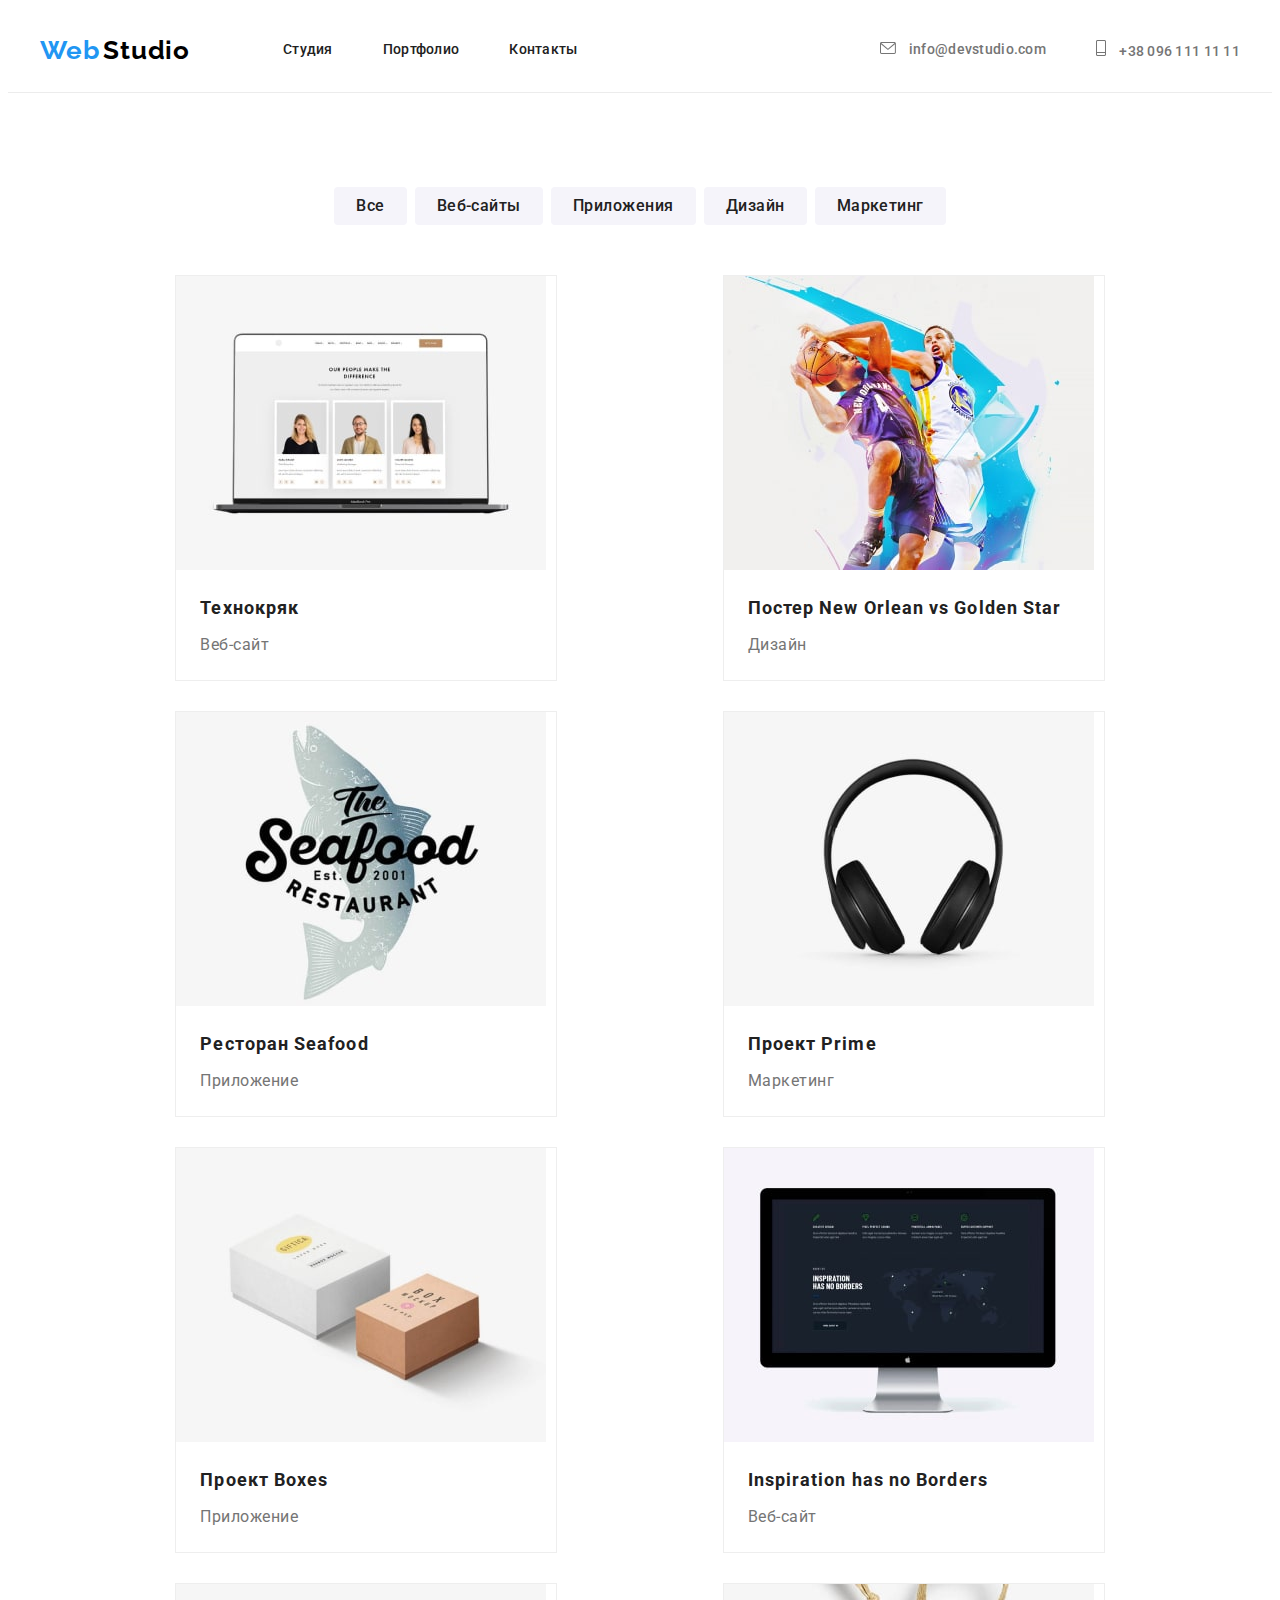
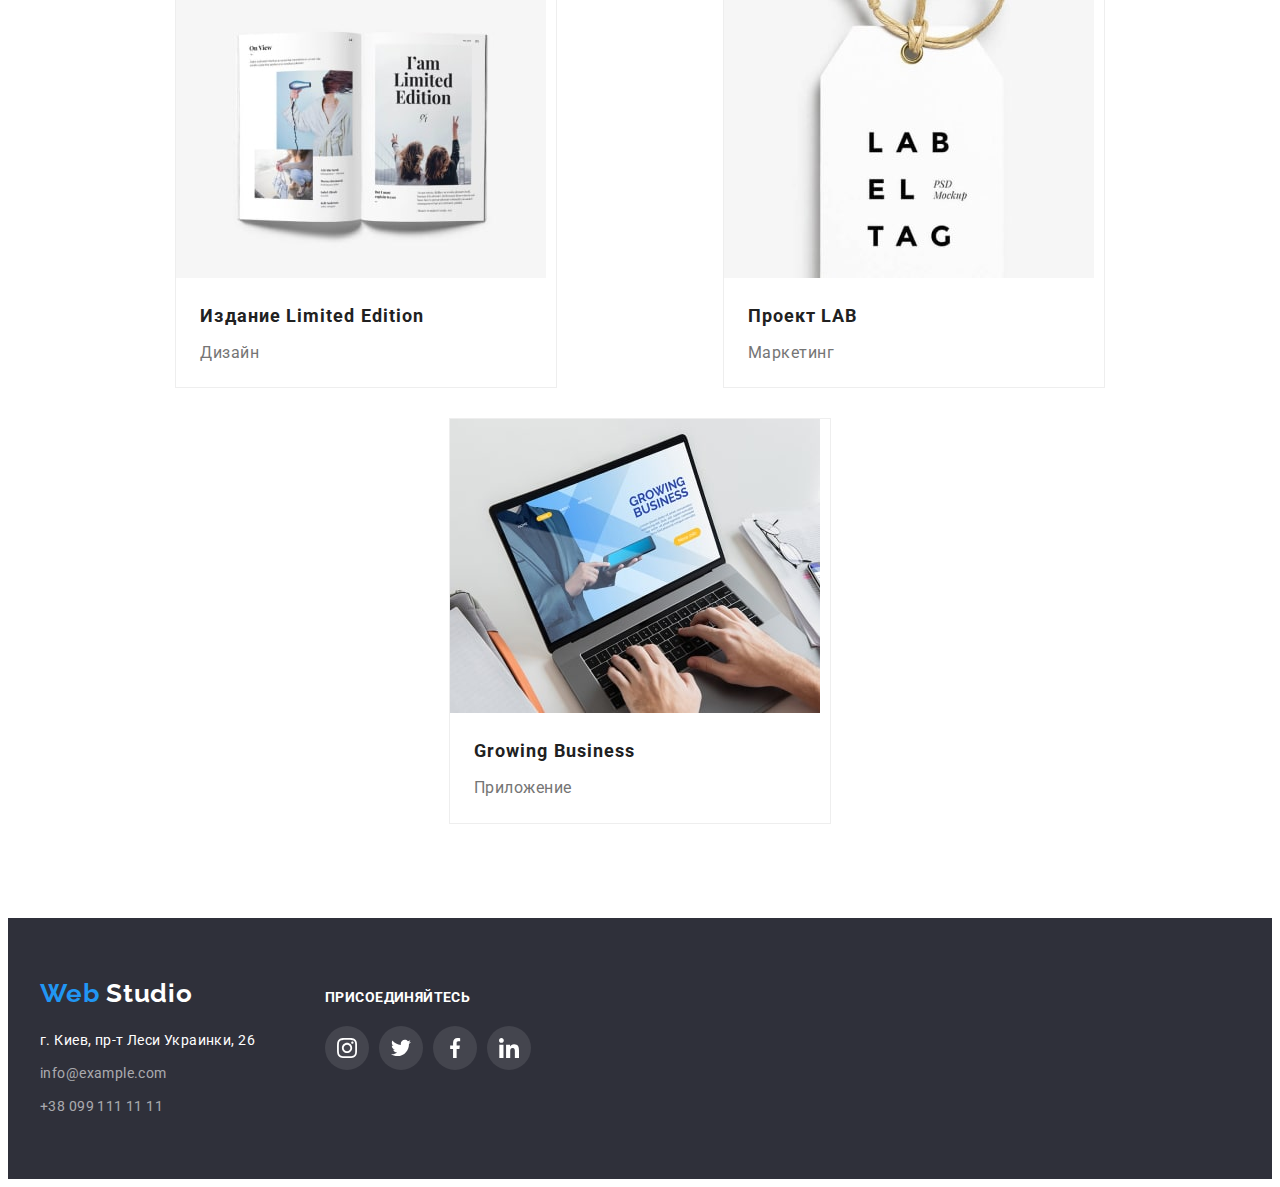
==== portfolio.html @ db5558f9 "add old files" ====
<!DOCTYPE html>
<html lang="ru">
  <head>
    <meta charset="UTF-8" />
    <meta http-equiv="X-UA-Compatible" content="IE=edge" />
    <meta name="viewport" content="width=device-width, initial-scale=1.0" />
    <title>goit-markup-hw-02</title>
    <link rel="preconnect" href="https://fonts.googleapis.com" />
    <link rel="preconnect" href="https://fonts.gstatic.com" crossorigin />
    <link
      href="https://fonts.googleapis.com/css2?family=Raleway:wght@700&family=Roboto:wght@400;500;700;900&display=swap"
      rel="stylesheet"
    />
    <link
      rel="stylesheet"
      href="https://cdnjs.cloudflare.com/ajax/libs/modern-normalize/1.1.0/modern-normalize.min.css"
      integrity="sha512-wpPYUAdjBVSE4KJnH1VR1HeZfpl1ub8YT/NKx4PuQ5NmX2tKuGu6U/JRp5y+Y8XG2tV+wKQpNHVUX03MfMFn9Q=="
      crossorigin="anonymous"
      referrerpolicy="no-referrer"
    />
    <link rel="stylesheet" href="./css/styles.css" />
  </head>
  <!-- Шапка сайта  -->

  <body>
    <header class="header-border">
      <div class="container header-container">
        <nav class="header-navigation">
          <a class="link header-logo" href="#0" lang="en">
            <span class="first-color-logo">Web</span>
            <span class="second-color-logo">Studio</span></a
          >
          <ul class="list header-list">
            <li class="header-item">
              <a class="link header-link" href="./index.html">Студия</a>
            </li>
            <li class="header-item">
              <a class="link header-link" href="./portfolio.html"> Портфолио</a>
            </li>

            <li class="header-item">
              <a class="link header-link" href=""> Контакты </a>
            </li>
          </ul>
        </nav>
        <ul class="list header-contacts">
          <li>
            <a class="link header-mail" href="mailto:info@devstudio.com" lang="en">
              <svg class="header-mail-icon">
                <use href="./images/aicons.svg#letter" width="16" height="12"></use>
              </svg>
              info@devstudio.com</a
            >
          </li>
          <li>
            <a class="link header-tel" href="tel:+380961111111">
              <svg class="header-tel-icon">
                <use href="./images/aicons.svg#book" width="10" height="16"></use>
              </svg>
              +38 096 111 11 11</a
            >
          </li>
        </ul>
      </div>
    </header>
    <main class="main-portfolio">
      <section class="portfolio">
        <div class="container">
          <ul class="list list-portfolio">
            <li class="button-list">
              <button class="btn-portfolio" type="button">Все</button>
            </li>
            <li class="button-list">
              <button class="btn-portfolio" type="button">Веб-сайты</button>
            </li>
            <li class="button-list">
              <button class="btn-portfolio" type="button">Приложения</button>
            </li>
            <li class="button-list">
              <button class="btn-portfolio" type="button">Дизайн</button>
            </li>
            <li class="button-list">
              <button class="btn-portfolio" type="button">Маркетинг</button>
            </li>
          </ul>

          <ul class="list gallery-list">
            <li class="img-list">
              <a href="" class="link portfolio-link">
                <img
                  src="./images/portfolio/tehnokryak.jpg"
                  alt="веб-сайт"
                  width="370"
                  height="294"
                />
                <div class="card-content">
                  <h2 class="portfolio-header-pic">Технокряк</h2>
                  <p class="portfolio-text-pic">Веб-сайт</p>
                </div>
              </a>
            </li>
            <li class="img-list">
              <a href="" class="link portfolio-link">
                <img src="./images/portfolio/poster.jpg" alt="постер" width="370" height="294" />
                <div class="card-content">
                  <h2 class="portfolio-header-pic">Постер New Orlean vs Golden Star</h2>
                  <p class="portfolio-text-pic">Дизайн</p>
                </div>
              </a>
            </li>
            <li class="img-list">
              <a href="" class="link portfolio-link">
                <img src="./images/portfolio/Seafood.jpg" alt="логотип" width="370" height="294" />
                <div class="card-content">
                  <h2 class="portfolio-header-pic">Ресторан Seafood</h2>
                  <p class="portfolio-text-pic">Приложение</p>
                </div>
              </a>
            </li>
            <li class="img-list">
              <a href="" class="link portfolio-link">
                <img src="./images/portfolio/Prime.jpg" alt="наушники" width="370" height="294" />
                <div class="card-content">
                  <h2 class="portfolio-header-pic">Проект Prime</h2>
                  <p class="portfolio-text-pic">Маркетинг</p>
                </div>
              </a>
            </li>
            <li class="img-list">
              <a href="" class="link portfolio-link">
                <img src="./images/portfolio/Boxes.jpg" alt="коробки" width="370" height="294" />
                <div class="card-content">
                  <h2 class="portfolio-header-pic">Проект Boxes</h2>
                  <p class="portfolio-text-pic">Приложение</p>
                </div>
              </a>
            </li>
            <li class="img-list">
              <a href="" class="link portfolio-link">
                <img
                  src="./images/portfolio/Inspiration.jpg"
                  alt="монитор"
                  width="370"
                  height="294"
                />
                <div class="card-content">
                  <h2 class="portfolio-header-pic" lang="en">Inspiration has no Borders</h2>
                  <p class="portfolio-text-pic">Веб-сайт</p>
                </div>
              </a>
            </li>
            <li class="img-list">
              <a href="" class="link portfolio-link">
                <img
                  src="./images/portfolio/Limited-Edition.jpg"
                  alt="издание"
                  width="370"
                  height="294"
                />
                <div class="card-content">
                  <h2 class="portfolio-header-pic">Издание Limited Edition</h2>
                  <p class="portfolio-text-pic">Дизайн</p>
                </div>
              </a>
            </li>
            <li class="img-list">
              <a href="" class="link portfolio-link">
                <img
                  src="./images/portfolio/project-lab.jpg"
                  alt="бирка"
                  width="370"
                  height="294"
                />
                <div class="card-content">
                  <h2 class="portfolio-header-pic">Проект LAB</h2>
                  <p class="portfolio-text-pic">Маркетинг</p>
                </div>
              </a>
            </li>
            <li class="img-list">
              <a href="" class="link portfolio-link">
                <img
                  src="./images/portfolio/Growing-Business.jpg"
                  alt="ноутбук"
                  width="370"
                  height="294"
                />
                <div class="card-content portfolio-link">
                  <h2 class="portfolio-header-pic" lang="en">Growing Business</h2>
                  <p class="portfolio-text-pic">Приложение</p>
                </div>
              </a>
            </li>
          </ul>
        </div>
      </section>
    </main>

    <!-- Контакты -->
    <footer class="footer-block">
      <div class="container futter-container">
        <div class="address-block">
          <a class="link" href="#0" lang="en"
            ><span class="first-color-logo">Web</span
            ><span class="second-color-logo futter-logo-color"> Studio</span>
          </a>
          <address class="contacts">
            <ul class="list">
              <li>
                <a
                  class="link contacts-address"
                  href="https://goo.gl/maps/wN2QfeuY1FiPQJow7"
                  target="_blank"
                  rel="noopener noreferrer"
                >
                  г. Киев, пр-т Леси Украинки, 26
                </a>
              </li>
              <li class="mail-futter">
                <a class="link contacts-mail mail-futter" href="" lang="en">info@example.com</a>
              </li>
              <li>
                <a class="link contacts-tel" href=""> +38 099 111 11 11</a>
              </li>
            </ul>
          </address>
        </div>
        <div class="socials-block">
          <h3 class="tittle-socials">ПРИСОЕДИНЯЙТЕСЬ</h3>
          <ul class="list social-list">
            <li class="social-item">
              <a href="" class="social-link">
                <svg class="social-icon" width="20" height="20">
                  <use href="./images/aicons.svg#instagram"></use>
                </svg>
              </a>
            </li>
            <li class="social-item">
              <a href="" class="social-link">
                <svg class="social-icon" width="20" height="20">
                  <use href="./images/aicons.svg#twitter"></use>
                </svg>
              </a>
            </li>
            <li class="social-item">
              <a href="" class="social-link">
                <svg class="social-icon" width="20" height="20">
                  <use href="./images/aicons.svg#facebook"></use>
                </svg>
              </a>
            </li>
            <li class="social-item">
              <a href="" class="social-link">
                <svg class="social-icon" width="20" height="20">
                  <use href="./images/aicons.svg#linkedin"></use>
                </svg>
              </a>
            </li>
          </ul>
        </div>
      </div>
    </footer>
  </body>
</html>
---- css/styles.css ----
:root {
  --first-title-color: #ffffff;
  --second-title-color: #212121;
  --accent-color: #2196f3;
  --header-text-color: #212121;
  --first-logo-color: #2196f3;
  --second-logo-color: #000000;
  --address-color: #ffffff;
  --second-address-color: rgba(255, 255, 255, 0.6);
}
body {
  font-family: 'roboto', Arial, Helvetica, sans-serif;
  color: #757575;
}

p,
h1,
h2,
h3,
h4,
h5,
h6 {
  margin: 0;
}
ul {
  margin: 0;
  padding: 0;
}
button {
  cursor: pointer;
}
img {
  display: block;
  max-width: 100%;
}
.container {
  width: 1200px;
  padding-left: 15px;
  padding-right: 15px;
  margin: 0 auto;
}

.header-list {
  display: flex;
}
.list {
  list-style: none;
}

.link {
  text-decoration: none;
}

/* ----------------------------ЛОГОТИП-------------------- */
.header-logo {
  margin-right: 93px;
}
.first-color-logo {
  font-family: Raleway;
  font-weight: 700;
  font-size: 26px;
  line-height: 1.19;
  letter-spacing: 0.03em;
  color: var(--first-logo-color);
}

.second-color-logo {
  font-family: Raleway;
  font-weight: 700;
  font-size: 26px;
  line-height: 1.19;
  letter-spacing: 0.03em;
  color: var(--second-logo-color);
}

/* ------------------------------ШАПКА-------------------------- */

.header-border {
  background-color: #ffffff;
  margin-left: auto;
  margin-right: auto;
  border-bottom: 1px solid #ececec;
}
.header-container {
  display: flex;
}

.header-navigation {
  display: flex;
  align-items: center;
}
.header-item:not(:last-child) {
  margin-right: 50px;
}
.header-contacts {
  display: flex;
  align-items: center;
  margin-left: auto;
}

.header-link {
  display: block;
  padding-bottom: 32px;
  padding-top: 32px;
  font-weight: 500;
  font-size: 14px;
  line-height: 1.14;
  letter-spacing: 0.02em;
  color: var(--header-text-color);
}

.header-mail {
  display: block;
  padding-bottom: 32px;
  padding-top: 32px;
  font-weight: 500;
  font-size: 14px;
  line-height: 1.14;
  letter-spacing: 0.02em;
  color: #757575;
  margin-right: 50px;
}

.header-mail-icon {
  width: 16px;
  height: 12px;
  margin-right: 10px;
  align-items: center;
  fill: currentColor;
}

.header-tel {
  display: block;
  padding-bottom: 32px;
  padding-top: 32px;
  font-weight: 500;
  font-size: 14px;
  line-height: 1.14;
  letter-spacing: 0.02em;
  color: #757575;
}
.header-tel-icon {
  width: 10px;
  height: 16px;
  margin-right: 10px;
  fill: currentColor;
}

.header-link:hover,
.header-link:focus {
  color: var(--accent-color);
}
.header-mail:hover,
.header-mail:focus {
  color: var(--accent-color);
}
.header-tel:hover,
.header-tel:focus {
  color: var(--accent-color);
}
/* ---------------------ГЛАВНЫЙ ЗАГОЛОВОК------------------- */
.main-section {
  background: #2f303a;
  background-image: linear-gradient(rgba(47, 48, 58, 0.4), rgba(47, 48, 58, 0.4)),
    url(../images/Img-min.jpg);

  background-repeat: no-repeat;
  background-position: center;
  background-size: cover;
  width: 1600px;

  margin-left: auto;
  margin-right: auto;
  padding-top: 200px;
  padding-bottom: 200px;
}

.mein-heading {
  display: block;
  margin: 0 auto;
  width: 696px;

  font-weight: 900;
  font-size: 44px;
  line-height: 1.36;
  text-align: center;
  letter-spacing: 0.06em;
  text-transform: uppercase;
  color: var(--first-title-color);
}

.main-btn {
  display: block;
  margin: 0 auto;
  margin-top: 30px;
  padding: 10px;
  border-radius: 4px;
  box-shadow: 10px 4px 4px rgba(0, 0, 0, 0.15);

  font-family: inherit;
  font-weight: 700;
  font-size: 16px;
  line-height: 1.88;
  align-items: center;
  text-align: center;
  letter-spacing: 0.06em;
  cursor: pointer;
  background: #2196f3;
  color: var(--first-title-color);
  border: none;
}

/* ------------------------------ПРИЕМУЩЕСТВА-------------------- */

.page-section {
  margin-left: auto;
  margin-right: auto;
  background: #ffffff;
  padding-top: 94px;
  padding-bottom: 94px;
}

.list-section {
  margin-right: auto;
  margin-left: auto;
  display: flex;
}
.list-text {
  width: 270px;
}

.list-text:not(:last-child) {
  margin-right: 30px;
}
.page-section-icon {
  padding: 25px 100px;
  background: #f5f4fa;
  border-radius: 4px;
  margin-bottom: 30px;
}
.head-section {
  margin-bottom: 10px;
  font-weight: 700;
  font-size: 14px;
  line-height: 1.14;
  letter-spacing: 0.03em;
  text-transform: uppercase;
  color: var(--header-text-color);
}

.content-section {
  font-weight: 400;
  font-size: 14px;
  line-height: 1.71;
  letter-spacing: 0.03em;
}
/*---------------ЧЕМ ЗАНИМАЕМСЯ------------ */
.classes {
  margin-right: auto;
  margin-left: auto;
  padding-bottom: 94px;
}

.title-work {
  margin-bottom: 50px;
  background: #ffffff;
  font-weight: 700;
  font-size: 36px;
  line-height: 1.17;
  text-align: center;
  letter-spacing: 0.03em;
  color: var(--second-title-color);
}
.list-img {
  display: flex;
  justify-content: center;
}
.order-img:not(:last-child) {
  margin-right: 30px;
}
/* ------------НАША КОМАНДА----------------- */

.section-team {
  background: #f5f4fa;
  margin-left: auto;
  margin-right: auto;
  padding-top: 94px;
  padding-bottom: 94px;
}

.title-team {
  margin-bottom: 50px;
  font-weight: 700;
  font-size: 36px;
  line-height: 1.17;
  text-align: center;
  letter-spacing: 0.03em;
  color: var(--header-text-color);
}
.list-team {
  display: flex;
  justify-content: center;
  background-color: #ffffff;
}
.list-team > li:not(:last-child) {
  margin-right: 30px;
}
.list-team > li {
  box-shadow: 0px 1px 3px rgba(0, 0, 0, 0.12), 0px 1px 1px rgba(0, 0, 0, 0.14),
    0px 2px 1px rgba(0, 0, 0, 0.2);
  border-radius: 0px 0px 4px 4px;
  width: 270px;
}
.indentation-text {
  padding-top: 30px;
  padding-bottom: 30px;
}
.name-person {
  font-weight: 500;
  font-size: 16px;
  line-height: 1.19;
  text-align: center;
  letter-spacing: 0.03em;
  color: var(--second-title-color);
}

.work-person {
  margin-top: 10px;
  margin-bottom: 16px;
  font-weight: 400;
  font-size: 16px;
  line-height: 1.19;
  text-align: center;
  letter-spacing: 0.03em;
}
.list-social-team {
  display: flex;
  justify-content: center;
}
.social-team-item {
  width: 44px;
  height: 44px;
}
.social-team-item + .social-team-item {
  margin-left: 10px;
}
.social-team-link {
  width: 100%;
  height: 100%;
  background-color: #ffffff;
  color: #afb1b8;
  border-radius: 50%;

  display: flex;
  justify-content: center;
  align-items: center;
}

.social-team-icon {
  fill: currentColor;
  display: flex;
  justify-content: center;
}
.social-team-link:hover,
.social-team-link:focus {
  background-color: #2196f3;
  color: #ffffff;
}

/* ------------Клиенты---------- */
.section-clients {
  padding-top: 94px;
  padding-bottom: 94px;
}
.title-clients {
  margin-bottom: 50px;

  font-weight: 700;
  font-size: 36px;
  line-height: 1.17;
  text-align: center;
  letter-spacing: 0.03em;
  color: var(--second-title-color);
}
.list-clients {
  display: flex;
  justify-content: center;
}

.item-clients + .item-clients {
  margin-left: 30px;
}

.link-clients {
  color: #afb1b8;
  display: flex;
  justify-content: center;
  align-items: center;
  border: 1px solid #afb1b8;
  box-sizing: border-box;
  border-radius: 4px;
  width: 170px;
  height: 92px;
}
.link-clients:hover,
.link-clients:focus {
  color: #2196f3;
  border-color: #2196f3;
}
.icon-clients {
  fill: currentColor;
}

/* -------------КОНТАКТЫ----------------- */

.contacts-mail:hover,
.contacts-mail:focus {
  color: var(--accent-color);
}

.contacts-tel:hover,
.contacts-tel:focus {
  color: var(--accent-color);
}

.footer-block {
  margin-left: auto;
  margin-right: auto;
  background: #2f303a;
  padding-top: 60px;
  padding-bottom: 60px;
}
.futter-container {
  display: flex;
}
.address-block {
  display: flex;
  flex-direction: column;
}
.futter-logo-color {
  color: #ffffff;
}
.contacts {
  margin-top: 20px;
}
.contacts-address {
  font-style: normal;
  font-weight: 400;
  font-size: 14px;
  line-height: 1.71;
  letter-spacing: 0.03em;
  color: var(--address-color);
}

.contacts-mail {
  font-style: normal;
  font-weight: 400;
  font-size: 14px;
  line-height: 1.71;
  letter-spacing: 0.03em;
  color: var(--second-address-color);
}
.mail-futter {
  margin-bottom: 9px;
  margin-top: 9px;
}
.contacts-tel {
  font-style: normal;
  font-weight: 400;
  font-size: 14px;
  line-height: 1.71;
  letter-spacing: 0.03em;
  color: var(--second-address-color);
}
.tittle-socials {
  font-weight: 700;
  font-size: 14px;
  line-height: 1.14;
  letter-spacing: 0.03em;
  font-style: normal;
  color: #ffffff;
  margin-bottom: 20px;
}
.socials-block {
  margin-top: 12px;
  display: flex;
  justify-content: left;
  flex-direction: column;
  margin-left: 70px;
}
.social-list {
  display: flex;
}

.social-item:not(:last-child) {
  margin-right: 10px;
}
.social-item {
  width: 44px;
  height: 44px;
}
.social-link {
  width: 100%;
  height: 100%;
  background: rgba(255, 255, 255, 0.1);
  border-radius: 50%;
  display: flex;
  justify-content: center;
  align-items: center;
}
.social-link:hover,
.social-link:focus {
  background-color: #2196f3;
}

.social-icon {
  fill: #ffffff;
}

/* --------------PORTFOLIO --------------*/

/* ----------------ФИЛЬТР------------------ */

.header {
  border: 1px solid #ececec;
}
.portfolio {
  padding-top: 94px;
  padding-bottom: 94px;

  margin-left: auto;
  margin-right: auto;
  background-color: #ffffff;
}

.list-portfolio {
  margin-bottom: 50px;
  display: flex;
  justify-content: center;
}
.button-list:not(:last-child) {
  margin-right: 8px;
}
.btn-portfolio {
  padding: 6px 22px;
  font-family: inherit;
  font-weight: 500;
  font-size: 16px;
  line-height: 1.62;
  text-align: center;
  letter-spacing: 0.03em;
  color: var(--header-text-color);
  background: #f5f4fa;
  border: none;
  border-radius: 4px;
}

.btn-portfolio:hover,
.btn-portfolio:focus {
  color: #ffff;
  background-color: var(--accent-color);
  box-shadow: 0px 3px 1px rgba(0, 0, 0, 0.1), 0px 1px 2px rgba(0, 0, 0, 0.08),
    0px 2px 2px rgba(0, 0, 0, 0.12);
  border-radius: 4px;
}
/* ----------Галерея------------ */

.gallery-list {
  display: flex;
  flex-wrap: wrap;
  justify-content: space-evenly;
  margin-left: -30px;
  margin-top: -30px;
}
.portfolio-link {
  display: block;
  color: inherit;
}
.portfolio-link:hover,
.portfolio-link:focus {
  box-shadow: 0px 1px 1px rgba(0, 0, 0, 0.12), 0px 4px 4px rgba(0, 0, 0, 0.06),
    1px 4px 6px rgba(0, 0, 0, 0.16);
}
.img-list {
  flex-basis: calc(100% / 3 - 30px);
  margin-left: 30px;
  margin-top: 30px;
  border: 1px solid #eeeeee;
}
.card-content {
  padding: 20px 24px;
}

.portfolio-header-pic {
  font-weight: 700;
  font-size: 18px;
  line-height: 2;
  letter-spacing: 0.06em;
  color: var(--second-title-color);
}

.portfolio-text-pic {
  margin-top: 4px;
  font-weight: 400;
  font-size: 16px;
  line-height: 1.87;
  letter-spacing: 0.03em;
}
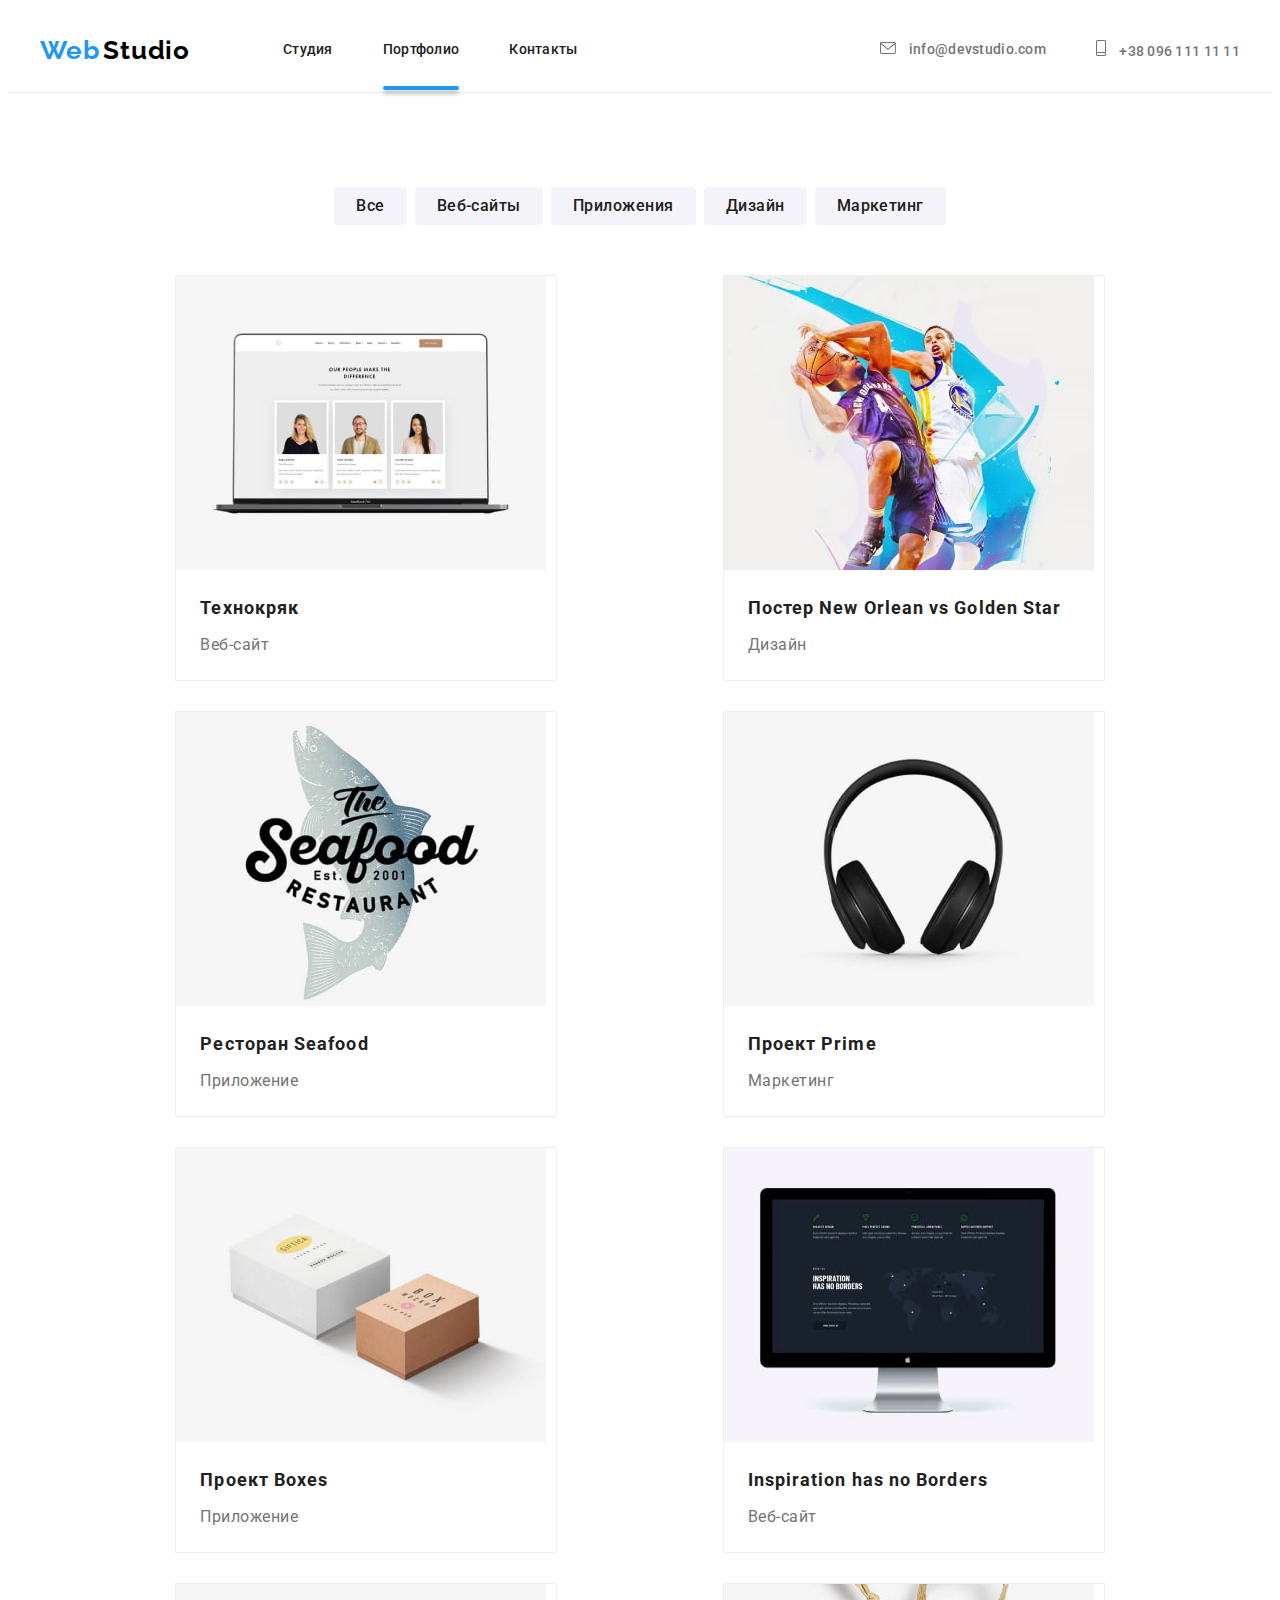
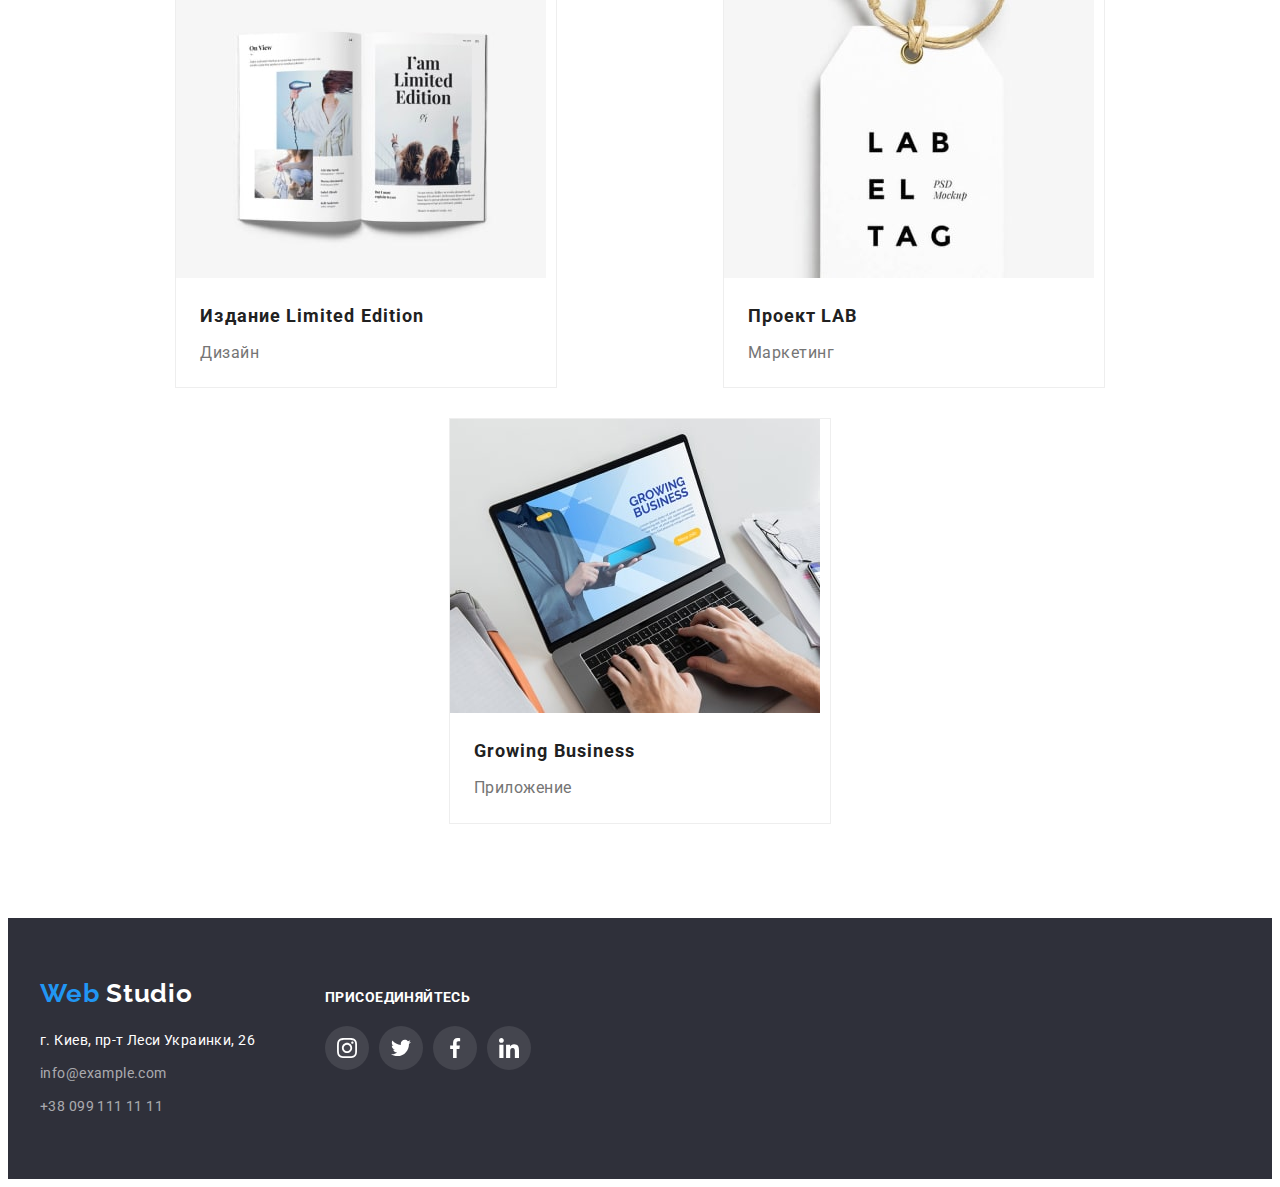
==== commit 5cc26fe3: "add absolute" ====
--- a/portfolio.html
+++ b/portfolio.html
@@ -35,7 +35,7 @@
               <a class="link header-link" href="./index.html">Студия</a>
             </li>
             <li class="header-item">
-              <a class="link header-link" href="./portfolio.html"> Портфолио</a>
+              <a class="link header-link current" href="./portfolio.html"> Портфолио</a>
             </li>
 
             <li class="header-item">
--- a/css/styles.css
+++ b/css/styles.css
@@ -99,6 +99,8 @@
 }
 
 .header-link {
+  position: relative;
+
   display: block;
   padding-bottom: 32px;
   padding-top: 32px;
@@ -107,6 +109,24 @@
   line-height: 1.14;
   letter-spacing: 0.02em;
   color: var(--header-text-color);
+
+  transition-property: var(--accent-color);
+  transition-duration: 250ms;
+  transition-timing-function: cubic-bezier(0.4, 0, 0.2, 1);
+}
+
+.header-link.current::after {
+  position: absolute;
+  left: 0;
+  bottom: 0;
+
+  content: '';
+  display: block;
+  width: 100%;
+  height: 4px;
+  background-color: var(--accent-color);
+  box-shadow: 0px 4px 4px rgba(0, 0, 0, 0.25);
+  border-radius: 2px;
 }
 
 .header-mail {
@@ -119,6 +139,10 @@
   letter-spacing: 0.02em;
   color: #757575;
   margin-right: 50px;
+
+  transition-property: var(--accent-color);
+  transition-duration: 250ms;
+  transition-timing-function: cubic-bezier(0.4, 0, 0.2, 1);
 }
 
 .header-mail-icon {
@@ -138,6 +162,10 @@
   line-height: 1.14;
   letter-spacing: 0.02em;
   color: #757575;
+
+  transition-property: var(--accent-color);
+  transition-duration: 250ms;
+  transition-timing-function: cubic-bezier(0.4, 0, 0.2, 1);
 }
 .header-tel-icon {
   width: 10px;
@@ -149,6 +177,7 @@
 .header-link:hover,
 .header-link:focus {
   color: var(--accent-color);
+  transition-duration: 500ms;
 }
 .header-mail:hover,
 .header-mail:focus {
@@ -277,6 +306,28 @@
 }
 .order-img:not(:last-child) {
   margin-right: 30px;
+}
+.order-img {
+  position: relative;
+}
+
+.order-img-header {
+  display: flex;
+  position: absolute;
+  width: 100%;
+  height: 70px;
+  bottom: 0;
+  align-items: center;
+  justify-content: center;
+
+  font-weight: 700;
+  font-size: 14px;
+  line-height: 1.14px;
+  text-align: center;
+  letter-spacing: 0.03em;
+  background-color: rgba(47, 48, 58, 0.8);
+  text-transform: uppercase;
+  color: #ffffff;
 }
 /* ------------НАША КОМАНДА----------------- */
 
@@ -354,6 +405,10 @@
   display: flex;
   justify-content: center;
   align-items: center;
+
+  transition-property: background-color, color;
+  transition-duration: 250ms;
+  transition-timing-function: cubic-bezier(0.4, 0, 0.2, 1);
 }
 
 .social-team-icon {
@@ -401,6 +456,10 @@
   border-radius: 4px;
   width: 170px;
   height: 92px;
+
+  transition-property: color, border-color;
+  transition-duration: 250ms;
+  transition-timing-function: cubic-bezier(0.4, 0, 0.2, 1);
 }
 .link-clients:hover,
 .link-clients:focus {
@@ -459,6 +518,10 @@
   line-height: 1.71;
   letter-spacing: 0.03em;
   color: var(--second-address-color);
+
+  transition-property: color;
+  transition-duration: 250ms;
+  transition-timing-function: cubic-bezier(0.4, 0, 0.2, 1);
 }
 .mail-futter {
   margin-bottom: 9px;
@@ -507,6 +570,10 @@
   display: flex;
   justify-content: center;
   align-items: center;
+
+  transition-property: background-color;
+  transition-duration: 250ms;
+  transition-timing-function: cubic-bezier(0.4, 0, 0.2, 1);
 }
 .social-link:hover,
 .social-link:focus {
@@ -553,6 +620,10 @@
   background: #f5f4fa;
   border: none;
   border-radius: 4px;
+
+  transition-property: background-color, color;
+  transition-duration: 250ms;
+  transition-timing-function: cubic-bezier(0.4, 0, 0.2, 1);
 }
 
 .btn-portfolio:hover,
@@ -575,6 +646,10 @@
 .portfolio-link {
   display: block;
   color: inherit;
+
+  transition-property: box-shadow;
+  transition-duration: 250ms;
+  transition-timing-function: cubic-bezier(0.4, 0, 0.2, 1);
 }
 .portfolio-link:hover,
 .portfolio-link:focus {
